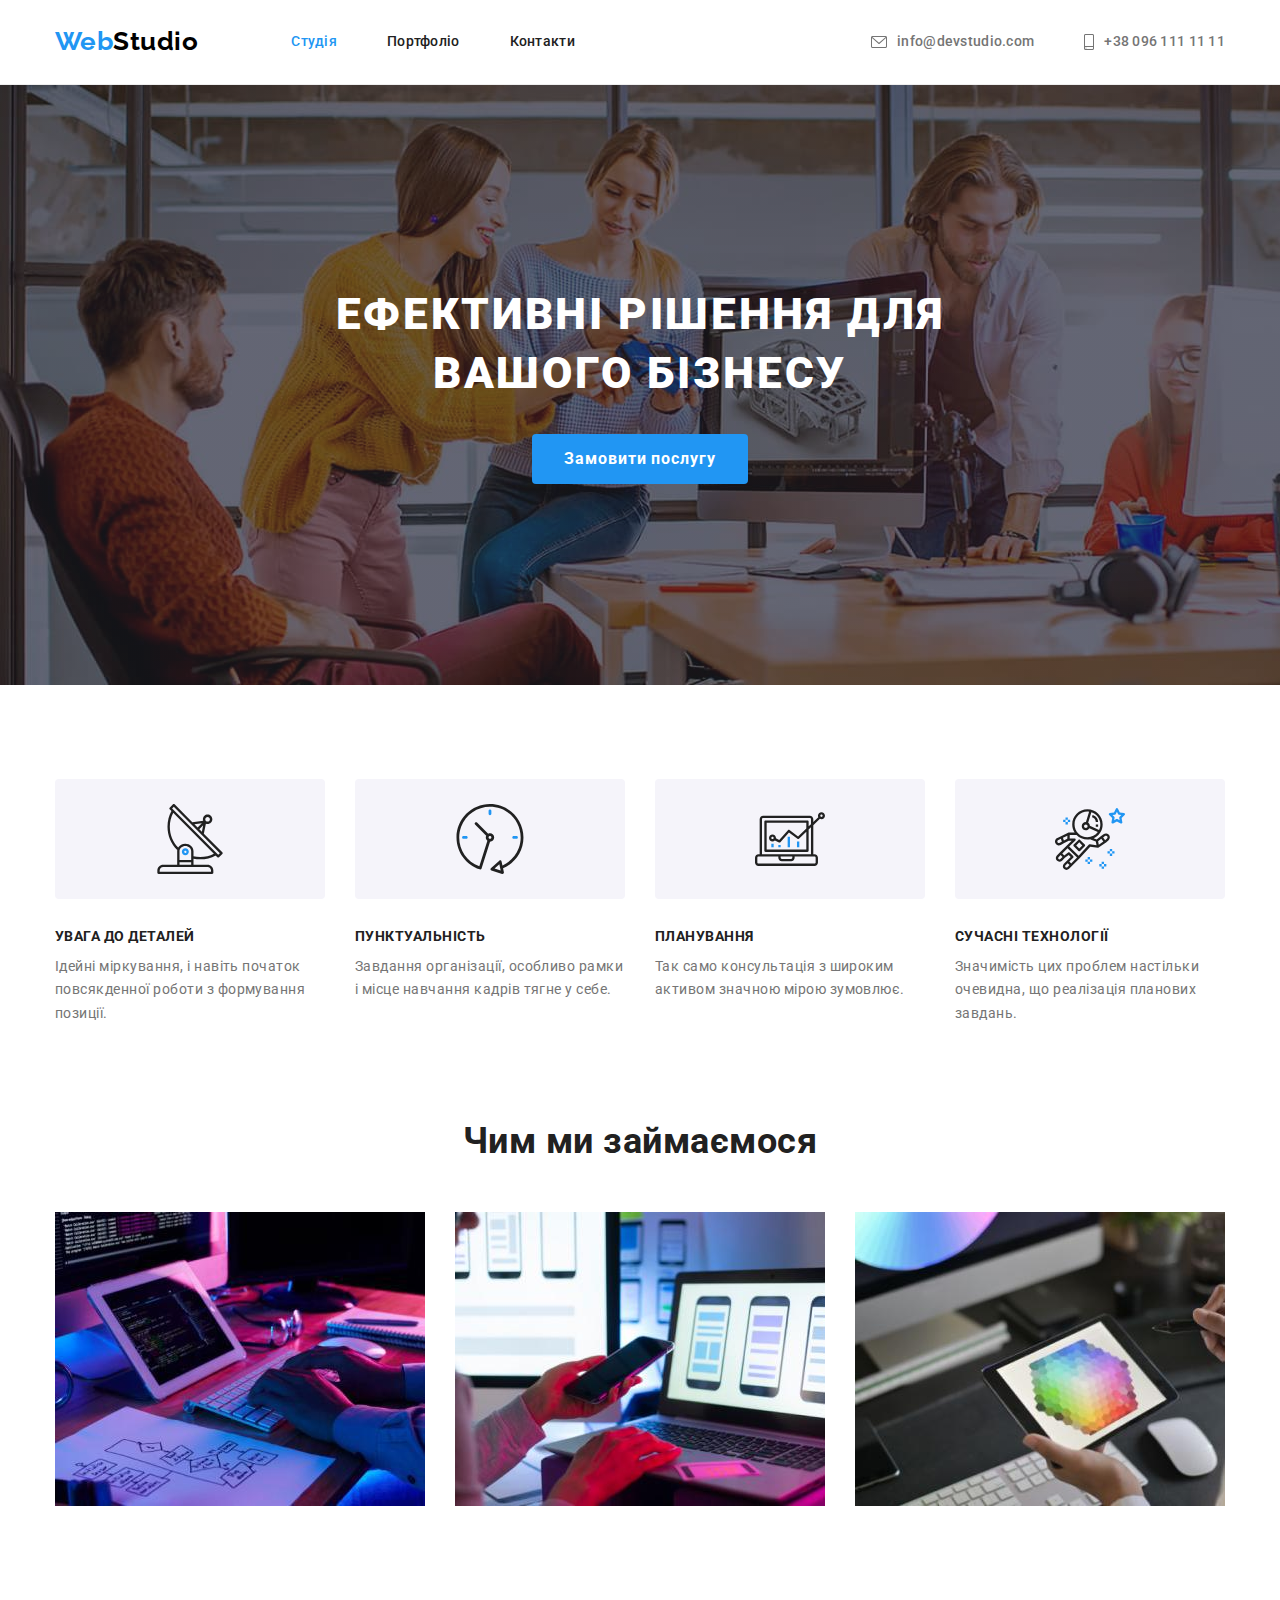
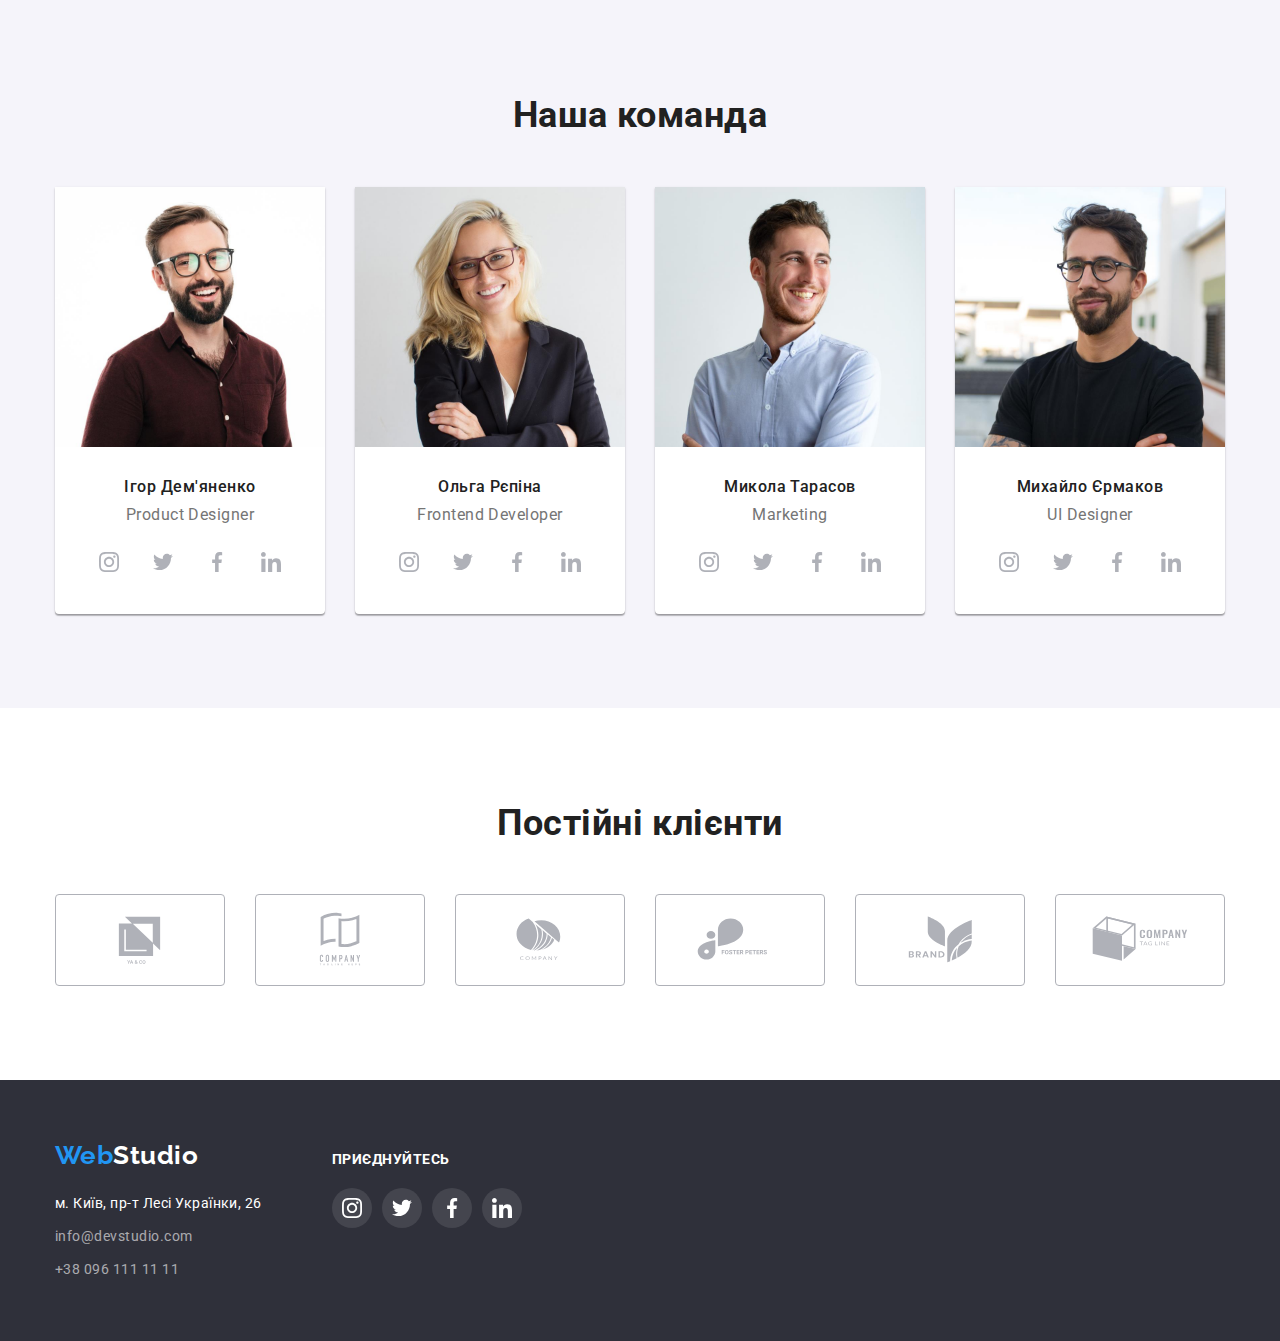
==== index.html @ 5016c44b "перенесла папки з 4-ї роботи" ====
<!DOCTYPE html>
<html lang="uk">
	<head>
		<meta charset="UTF-8" />
		<meta http-equiv="X-UA-Compatible" content="IE=edge" />
		<meta name="viewport" content="width=device-width, initial-scale=1.0" />
		<title>Webstudio</title>
		<link
			href="https://fonts.googleapis.com/css2?family=Raleway:wght@700&family=Roboto:wght@400;500;700;900&display=swap"
			rel="stylesheet"
		/>
		<link
			rel="stylesheet"
			href="https://cdnjs.cloudflare.com/ajax/libs/modern-normalize/1.1.0/modern-normalize.min.css"
		/>
		<link rel="stylesheet" href="./css/styles.css" />
	</head>

	<body>
		<header class="header-part">
			<div class="container main-nav">
				<a href="./index.html" class="logo"> <span class="logo-web">Web</span>Studio</a>
				<nav>
					<ul class="site-nav list">
						<li class="item"><a href="./index.html" class="link current">Студія</a> </li>
						<li class="item"><a href="./portfolio.html" class="link">Портфоліо</a></li>
						<li class="item"><a href="" class="link">Контакти</a></li>
					</ul>
				</nav>
				<ul class="contakts list">
					<li class="item">
						<a class="contakts-link" href="mailto:info@devstudio.com">
							<svg class="icon-link" width="16" height="12">
								<use href="./images/icon.svg#icon-envelope"></use>
							</svg>
							info@devstudio.com</a>
					</li>
					<li class="item">
						<a class="contakts-link" href="tel:+380961111111">
							<svg class="icon-link" width="10" height="16">
								<use href="./images/icon.svg#icon-smartphone"></use>
							</svg>
							+38 096 111 11 11</a>
					</li>
				</ul>
			</div>
		</header>
		<!-- Main section-->
		<main>
			<!--Герой section-->
			<section class="hero-section">
				<h1 class="hero-title"> Ефективні рішення для вашого бізнесу</h1>
				<button type="button" class="button hero-button">Замовити послугу</button>
			</section>
			<!-- особливості section-->
			<section class="section">
				<div class="container">
					<h2 class="section-title visually-hidden"> Features-сховаємо</h2>
					<ul class="features list">
						<li class="item">
							<div class="features-svg">
								<svg class="features-icon" width="70" height="70">
									<use href="./images/symbol-defs2.svg#icon-antenna"></use>
								</svg>
							</div>
							<h3 class="title">УВАГА ДО ДЕТАЛЕЙ</h3>
							<p class="text">Ідейні міркування, і навіть початок повсякденної роботи з формування позиції.</p>
						</li>
						<li class="item">
							<div class="features-svg">
								<svg class="features-icon" width="70" height="70">
									<use href="./images/symbol-defs2.svg#icon-clock"></use>
								</svg>
							</div>
							<h3 class="title">ПУНКТУАЛЬНІСТЬ</h3>
							<p class="text">Завдання організації, особливо рамки і місце навчання кадрів тягне у себе.</p>
						</li>
						<li class="item">
							<div class="features-svg">
								<svg class="features-icon" width="70" height="70">
									<use href="./images/symbol-defs2.svg#icon-diagram"></use>
								</svg>
							</div>
							<h3 class="title">ПЛАНУВАННЯ</h3>
							<p class="text">Так само консультація з широким активом значною мірою зумовлює.</p>
						</li>
						<li class="item">
							<div class="features-svg">
								<svg class="features-icon" width="70" height="70">
									<use href="./images/symbol-defs2.svg#icon-astronaut"></use>
								</svg>
							</div>
							<h3 class="title">СУЧАСНІ ТЕХНОЛОГІЇ</h3>
							<p class="text">Значимість цих проблем настільки очевидна, що реалізація планових завдань.</p>
						</li>
					</ul>
				</div>
			</section>
			<!-- Портфоліо section-->
			<section class="section-whatwedo">
				<div class="container">
					<h2 class="section-title">Чим ми займаємося</h2>
					<ul class="list whatwedo">
						<li class="item"><img class="foto" src="./images/box1.jpg" alt="фото1" width="370" height="294" /></li>
						<li class="item"><img class="foto" src="./images/box2.jpg" alt="фото2" width="370" height="294" /></li>
						<li class="item"><img class="foto" src="./images/box3.jpg" alt="фото3" width="370" height="294" /></li>
					</ul>
				</div>
			</section>
			<!--  Наша команда section-->
			<section class="section-team">
				<div class="container">
					<h2 class="section-title">Наша команда</h2>
					<ul class="team list">
						<li class="team-color">
							<img class="item" src="./images/igor.jpg" alt="фото Ігор" width="270" height="260" />
							<h3 class="team-title">Ігор Дем'яненко</h3>
							<p class="team-text" lang="en"> Product Designer</p>
							<ul class="social-list list">
								<li class="social-item">
									<a class="social-link" href="">
										<svg class="social-icon" width="20" height="20">
											<use href="./images/symbol-defs2.svg#icon-instagram"></use>
										</svg>
									</a>
								</li>
								<li class="social-item">
									<a class="social-link" href="">
										<svg class="social-icon" width="20" height="20">
											<use href="./images/symbol-defs2.svg#icon-twitter"></use>
										</svg>
									</a>
								</li>
								<li class="social-item">
									<a class="social-link" href="">
										<svg class="social-icon" width="20" height="20">
											<use href="./images/symbol-defs2.svg#icon-facebook"></use>
										</svg>
									</a>
								</li>
								<li class="social-item">
									<a class="social-link" href="">
										<svg class="social-icon" width="20" height="20">
											<use href="./images/symbol-defs2.svg#icon-linkedin"></use>
										</svg>
									</a>
								</li>
							</ul>
						</li>
						<li class="team-color">
							<img class="item" src="./images/olga.jpg" alt="фото Ольга" width="270" height="260" />
							<h3 class="team-title">Ольга Рєпіна</h3>
							<p class="team-text" lang="en"> Frontend Developer</p>
							<ul class="social-list list">
								<li class="social-item">
									<a class="social-link" href="">
										<svg class="social-icon" width="20" height="20">
											<use href="./images/symbol-defs2.svg#icon-instagram"></use>
										</svg>
									</a>
								</li>
								<li class="social-item">
									<a class="social-link" href="">
										<svg class="social-icon" width="20" height="20">
											<use href="./images/symbol-defs2.svg#icon-twitter"></use>
										</svg>
									</a>
								</li>
								<li class="social-item">
									<a class="social-link" href="">
										<svg class="social-icon" width="20" height="20">
											<use href="./images/symbol-defs2.svg#icon-facebook"></use>
										</svg>
									</a>
								</li>
								<li class="social-item">
									<a class="social-link" href="">
										<svg class="social-icon" width="20" height="20">
											<use href="./images/symbol-defs2.svg#icon-linkedin"></use>
										</svg>
									</a>
								</li>
							</ul>
						</li>
						<li class="team-color">
							<img class="item" src="./images/mykola.jpg" alt="фото Микола" width="270" height="260" />
							<h3 class="team-title">Микола Тарасов</h3>
							<p class="team-text" lang="en">Marketing</p>
							<ul class="social-list list">
								<li class="social-item">
									<a class="social-link" href="">
										<svg class="social-icon" width="20" height="20">
											<use href="./images/symbol-defs2.svg#icon-instagram"></use>
										</svg>
									</a>
								</li>
								<li class="social-item">
									<a class="social-link" href="">
										<svg class="social-icon" width="20" height="20">
											<use href="./images/symbol-defs2.svg#icon-twitter"></use>
										</svg>
									</a>
								</li>
								<li class="social-item">
									<a class="social-link" href="">
										<svg class="social-icon" width="20" height="20">
											<use href="./images/symbol-defs2.svg#icon-facebook"></use>
										</svg>
									</a>
								</li>
								<li class="social-item">
									<a class="social-link" href="">
										<svg class="social-icon" width="20" height="20">
											<use href="./images/symbol-defs2.svg#icon-linkedin"></use>
										</svg>
									</a>
								</li>
							</ul>
						</li>
						<li class="team-color">
							<img class="item" src="./images/mykhaylo.jpg" alt="фото Михайло" width="270" height="260" />
							<h3 class="team-title">Михайло Єрмаков</h3>
							<p class="team-text" lang="en">UI Designer</p>
							<ul class="social-list list">
								<li class="social-item">
									<a class="social-link" href="">
										<svg class="social-icon" width="20" height="20">
											<use href="./images/symbol-defs2.svg#icon-instagram"></use>
										</svg>
									</a>
								</li>
								<li class="social-item">
									<a class="social-link" href="">
										<svg class="social-icon" width="20" height="20">
											<use href="./images/symbol-defs2.svg#icon-twitter"></use>
										</svg>
									</a>
								</li>
								<li class="social-item">
									<a class="social-link" href="">
										<svg class="social-icon" width="20" height="20">
											<use href="./images/symbol-defs2.svg#icon-facebook"></use>
										</svg>
									</a>
								</li>
								<li class="social-item">
									<a class="social-link" href="">
										<svg class="social-icon" width="20" height="20">
											<use href="./images/symbol-defs2.svg#icon-linkedin"></use>
										</svg>
									</a>
								</li>
							</ul>
						</li>
					</ul>
				</div>
			</section>
			<!--Постійні клінти section-->
			<section class="section-clients">
				<div class="container">
					<h2 class="section-title"> Постійні клієнти</h2>
					<ul class="clients list">
						<li class="clients-svg">
							<a href="" class="clients-link">
								<svg class="clients-icon" width="106" height="60">
									<use href="./images/symbol-defs2.svg#icon-logocompanyone"></use>
								</svg>
							</a>
						</li>
						<li class="clients-svg">
							<a href="" class="clients-link">
								<svg class="clients-icon" width="106" height="60">
									<use href="./images/symbol-defs2.svg#icon-logocompanytwo"></use>
								</svg>
							</a>
						</li>
						<li class="clients-svg">
							<a href="" class="clients-link">
								<svg class="clients-icon" width="106" height="60">
									<use href="./images/symbol-defs2.svg#icon-logocompanythree"></use>
								</svg>
							</a>
						</li>
						<li class="clients-svg">
							<a href="" class="clients-link">
								<svg class="clients-icon" width="106" height="60">
									<use href="./images/symbol-defs2.svg#icon-logocompanyfour"></use>
								</svg>
							</a>
						</li>
						<li class="clients-svg">
							<a href="" class="clients-link">
								<svg class="clients-icon" width="106" height="60">
									<use href="./images/symbol-defs2.svg#icon-logocompanyfive"></use>
								</svg>
							</a>
						</li>
						<li class="clients-svg">
							<a href="" class="clients-link">
								<svg class="clients-icon" width="106" height="60">
									<use href="./images/symbol-defs2.svg#icon-logocompanysix"></use>
								</svg>
							</a>
						</li>
					</ul>
				</div>
			</section>
		</main>
		<footer class="foter">
			<div class="container foter-all">
				<div class="foter-one">
					<a href="./index.html" class="logo-studio"> <span class="logo-web">Web</span>Studio</a>
					<address>
						<ul class="list foter-adres">
							<li>
								<a
									class="link-address"
									href="https://goo.gl/maps/3nSZZ6kCtNBki5sE8"
									target="_blank"
									rel="noopener
									noreferrer nofollow "
									>м. Київ, пр-т Лесі Українки, 26</a
								>
							</li>
							<li><a class="link" href="mailto:info@devstudio.com">info@devstudio.com</a></li>
							<li><a class="link" href="tel:+380961111111">+38 096 111 11 11</a></li>
						</ul>
					</address>
				</div>
				<div class="foter-two">
					<p class="title-foter">Приєднуйтесь</p>
					<ul class="list social-foter">
						<li class="foter-item">
							<a class="foter-link" href="">
								<svg class="foter-icon" width="20" height="20">
									<use href="./images/symbol-defs2.svg#icon-instagram"></use>
								</svg>
							</a>
						</li>
						<li class="foter-item">
							<a class="foter-link" href="">
								<svg class="foter-icon" width="20" height="20">
									<use href="./images/symbol-defs2.svg#icon-twitter"></use>
								</svg>
							</a>
						</li>
						<li class="foter-item">
							<a class="foter-link" href="">
								<svg class="foter-icon" width="20" height="20">
									<use href="./images/symbol-defs2.svg#icon-facebook"></use>
								</svg>
							</a>
						</li>
						<li class="foter-item">
							<a class="foter-link" href="">
								<svg class="foter-icon" width="20" height="20">
									<use href="./images/symbol-defs2.svg#icon-linkedin"></use>
								</svg>
							</a>
						</li>
					</ul>
				</div>
			</div>
		</footer>
	</body>
</html>
---- css/styles.css ----
/*-цвет основного текста h - #212121*/
/*-цвет h1 -белый #FFFFFF-*/
/*-цвет secondary текста р #757575-*/
/*-цвет  асцент текста-blue #2196F3*/

/*-цвет  background: #F5F5F5; */
/*-цвет  footera background: #2F303A; або rgba(47, 48, 58, 1)*/
/*-цвет background вторичний F5F4FA*/
/* -цвет button при ховері фокусі ектів #188CE8 */
/* -цвет tel в footer rgba(255, 255, 255, 0.6);*/

:root {
	--primery-text-color: #757575;
	--title-text-color: #212121;
	--accent-color: #2196f3;
	--accent-button-color: #188ce8;
	--primery-bg-color: #ffffff;
	--secondary-bg-color: #f5f4fa;
	--hero-section-bg-color: #2f303a;
	--logo-color: #000000;
	--footer-tel-mail-color: rgba(255, 255, 255, 0.6);
	--border: #eeeeee;
	--border-clients: #AFB1B8;
	
}

h1,
h2,
h3,
h4,
h5,
h6,
ul,
p {
	margin: 0;
}

ul {
	padding-left: 0;
}
.container {
	width: 1200px;
	margin: 0 auto;
	padding-left: 15px;
	padding-right: 15px;
}
/* * {
	outline: 1px solid tomato;
} */
body {
	color: var(--primery-text-color);
	background-color: var(--primery-bg-color);
	font-family: "Roboto", sans-serif;
	letter-spacing: 0.03em;
	
}
.list {
	list-style: none;
}

.logo {
	color: var(--logo-color);
	font-family: "Raleway", sans-serif;
	font-weight: 700;
	font-size: 26px;
	line-height: 1.2;
	text-decoration: none;
}
.logo:hover,
.logo:focus {
	color: var(--accent-color);
}
.logo-web {
	color: var(--accent-color);
}
.logo-studio {
	color: var(--primery-bg-color);
	font-family: "Raleway", sans-serif;
	font-weight: 700;
	font-size: 26px;
	line-height: 1.2;
	text-decoration: none;
	display: block;
	margin-bottom: 20px;
}

.logo-studio:hover,
.logo-studio:focus {
	color: var(--accent-color);
}
/* header */
.header-part {
	border-bottom: 1px solid #eeeeee;
}
.main-nav {
	display: flex;
	align-items: center;
}

.header-part .link {
	color: var(--title-text-color);
	font-weight: 500;
	font-size: 14px;
	line-height: 1.4;
	letter-spacing: 0.02em;
	text-decoration: none;
}
.link:hover,
.link:focus {
	color: var(--accent-color);
}

.site-nav .link.current {
	color: var(--accent-color);
}
.contakts {
	display: flex;
	margin-left: auto;
}
.contakts-link {
	display: flex;
	padding-top: 32px;
	padding-bottom: 32px;

	color: var(--primery-text-color);
	align-items: center;
	justify-content: center;
	gap: 10px;

	font-weight: 500;
	font-size: 14px;
	line-height: 1.4;
	letter-spacing: 0.02em;
	text-decoration: none;
	fill: var(--primery-text-color);
}
.contakts .item + .item {
	margin-left: 50px;
}

.contakts .contakts-link:hover,
.contakts .contakts-link:focus {
	color: var(--accent-color);
	fill: var(--accent-color);
} 

.site-nav {
	display: flex;
	margin-left: 93px;
}
.site-nav .item:not(:last-child) {
	margin-right: 50px;
}
.site-nav .link {
	display: block;
	padding-top: 32px;
	padding-bottom: 32px;
}

/* Hero- Section  */

.hero-section {
	background-color: var(--hero-section-bg-color);
	text-align: center;
	padding: 200px 0;
	background-image: linear-gradient(
		to right, 
		rgba(47, 48, 58, 0.4), 
		rgba(47, 48, 58, 0.4)
		), url('../images/hero.jpg');
	max-width: 1600px;
	height: 600px;
	margin-left: auto;
	margin-right: auto;

}
.hero-title {
	margin-bottom: 30px;
	color: var(--primery-bg-color);
	font-weight: 900;
	font-size: 44px;
	line-height: 1.36;
	letter-spacing: 0.06em;
	text-transform: uppercase;
	max-width: 696px;
	margin-left: auto;
	margin-right: auto;
}

.section {
	padding-top: 94px;
	padding-bottom: 47px;
}
/* Button */
.button {
	border-radius: 4px;
	display: inline-block;
	padding: 6px 22px;
	min-width: 73px;
	text-align: center;
	border: none;

	color: var(--primery-bg-color);
	background-color: var(--accent-color);

	font-family: inherit;
	font-style: normal;
	font-weight: 700;
	font-size: 16px;
	line-height: 1.88;
	letter-spacing: 0.06em;
}

.hero-button {
	color: var(--primery-bg-color);
	background-color: var(--accent-color);
	cursor: pointer;
	padding: 10px 32px;
}
.hero-button:hover,
.hero-button:focus {
	color: var(--primery-bg-color);
	background-color: var(--accent-button-color);
}
.hero-button:active {
	color: var(--primery-bg-color);
	background-color: var(--accent-button-color);
}

/* sectoin features */

.section-title {
	color: var(--title-text-color);
	font-weight: 700;
	font-size: 36px;
	line-height: 1.17;
	text-align: center;
	margin-bottom: 50px;
}
/*  Features */
.features .title {
	color: var(--title-text-color);
}
.features {
	display: flex;
}

.features .item + .item {
	margin-left: 30px;
}
.features .item {
	width: 270px;
}

.title {
	margin-bottom: 10px;
	font-weight: 700;
	font-size: 14px;
	line-height: 1.14;
	text-transform: uppercase;
}
.visually-hidden {
	position: absolute;
	width: 1px;
	height: 1px;
	margin: -1px;
	border: 0;
	padding: 0;

	white-space: nowrap;
	clip-path: inset(100%);
	clip: rect(0 0 0 0);
	overflow: hidden;
}
.text {
	font-weight: 400;
	font-size: 14px;
	line-height: 1.71;
}
.features-svg {
	width: 270px;
	height: 120px;
	border-radius: 4px;
	background-color: var(--secondary-bg-color);
	margin-bottom: 30px;
	display: flex;
	justify-content: center;
	align-items: center;
}


/* What we do */

.whatwedo {
	display: flex;
}

.whatwedo .item + .item {
	margin-left: 30px;
}
.whatwedo .foto {
	display: block; 
}
.section-whatwedo {
	padding-top: 47px;
	padding-bottom: 94px;
}

/* section Taem */
.team {
	display: flex;
}
.team .team-color + .team-color {
	margin-left: 30px;
}
.team-title {
	color: var(--title-text-color);
	font-weight: 500;
	font-size: 16px;
	line-height: 1.19;
	text-align: center;
	margin-bottom: 10px;
	margin-top: 30px;
}

.section-team {
	background-color: var(--secondary-bg-color);
	padding: 94px 0;
}
.team-color {
	background-color: var(--primery-bg-color);
	box-shadow: 0px 1px 3px rgba(0, 0, 0, 0.12), 
	0px 1px 1px rgba(0, 0, 0, 0.14), 
	0px 2px 1px rgba(0, 0, 0, 0.2);
	border-radius: 0px 0px 4px 4px;
}
.team-color .item {
	display: block;
}

.team-text {
	font-weight: 400;
	font-size: 16px;
	line-height: 1.17;
	text-align: center;
	margin-bottom: 16px;
}
.social-list {
	display: flex;
	justify-content: center;
	margin-bottom: 30px;
}

.social-item:not(:last-child) {
	margin-right: 10px;
}
.social-link {
	width: 44px;
	height: 44px;
	display: flex;
	align-items: center;
	justify-content: center;
	border-radius: 50%;
	
}
.social-link:hover,
.social-link:focus {
	background-color: var(--accent-color);

}
.social-icon {
	fill: var(--border-clients);
}
.social-link:hover svg,
.social-link:focus svg {
	fill: var(--primery-bg-color);
}


/* section klients */
.section-clients {
	padding: 94px 0;
}

.clients {
	display: flex;
	justify-content: center;
	align-items: center;
	gap: 30px;
}

.clients-link {
	display: flex;
	justify-content: center;
	align-items: center;
	width: 170px;
	height: 92px;
	border-radius: 4px;
	border: 1px solid var(--border-clients);
	fill: var(--border-clients);
}

.clients-link:hover,
.clients-link:focus {
	fill: var(--accent-color);
	border-color: var(--accent-color);
} 


/* Fotter */
.foter {
	background-color: var(--hero-section-bg-color);
	padding: 60px 0;
}
.foter-adres .link {
	display: block;
	margin-top: 9px;
}

.link-address {
	color: var(--primery-bg-color);
	font-style: normal;
	font-weight: 400;
	font-size: 14px;
	line-height: 1.71;
	text-decoration: none;
	display: block;
}
.foter .link {
	color: var(--footer-tel-mail-color);
	font-style: normal;
	font-weight: 400;
	font-size: 14px;
	line-height: 1.71;
	text-decoration: none;
}
.foter .link:hover,
.foter .link:focus {
	color: var(--accent-color);
}

.foter-all {
	display: flex;
	align-items: baseline;
}
.foter-two {
	margin-left: 70px;

}
.social-foter {
	display: flex;
	align-items: center;
	justify-content: center;

}
.title-foter {
	margin-bottom: 20px;
	font-weight: 700;
	font-size: 14px;
	line-height: 1.14;
	text-transform: uppercase;
	color: var(--primery-bg-color);
}
.foter-link {
	width: 40px;
	height: 40px;
	display: flex;
	justify-content: center;
	align-items: center;
	border-radius: 50%;
	background-color: rgba(68, 69, 78, 1) ;
}
.foter-icon {
	fill: var(--primery-bg-color)
}
.foter-link:hover,
.foter-link:focus {
	background-color: var(--accent-color);
}
.foter-item:not(:last-child) {
	margin-right: 10px;
}

/* Portfolio */

/* main site */

.main-site {
	padding-top: 94px;
	padding-bottom: 100px;
}

.main-list {
	display: flex;
	justify-content: center;
	margin-bottom: 34px;
}
.main-list .item + .item {
	margin-left: 8px;
}

.main-button {
	color: var(--title-text-color);
	background-color: var(--secondary-bg-color);
	font-family: inherit;
	font-weight: 500;
	font-size: 16px;
	line-height: 1.63;
	letter-spacing: 0.03em;
	cursor: pointer;
}

.main-button:hover,
.main-button:focus {
	color: var(--primery-bg-color);
	background-color: var(--accent-color);
	filter: drop-shadow(0px 4px 4px rgba(0, 0, 0, 0.25));
}

.main-button:active {
	color: var(--primery-bg-color);
	background-color: var(--accent-color);
}

.list-works {
	display: flex;
	flex-wrap: wrap;
	gap: 30px;
}

.works .item {
	display: block;
}


.title-works {
	color: var(--title-text-color);
	font-weight: 700;
	font-size: 18px;
	line-height: 2;
	letter-spacing: 0.06em;
}
.text-works {
	color: var(--primery-text-color);
	font-weight: 400;
	font-size: 16px;
	line-height: 1.88;
}
.portfolio-title {
	padding: 20px 24px;
	border-top: 0;
	border-left: 1px solid #eeeeee;
	border-bottom: 1px solid #eeeeee;
	border-right: 1px solid #eeeeee;
}
.portfolio-link {
	text-decoration: none;
	display: block;
}
.portfolio-link:hover {
    box-shadow: 0px 1px 1px rgba(0, 0, 0, 0.12), 
	0px 4px 4px rgba(0, 0, 0, 0.06), 
	1px 4px 6px rgba(0, 0, 0, 0.16);
}
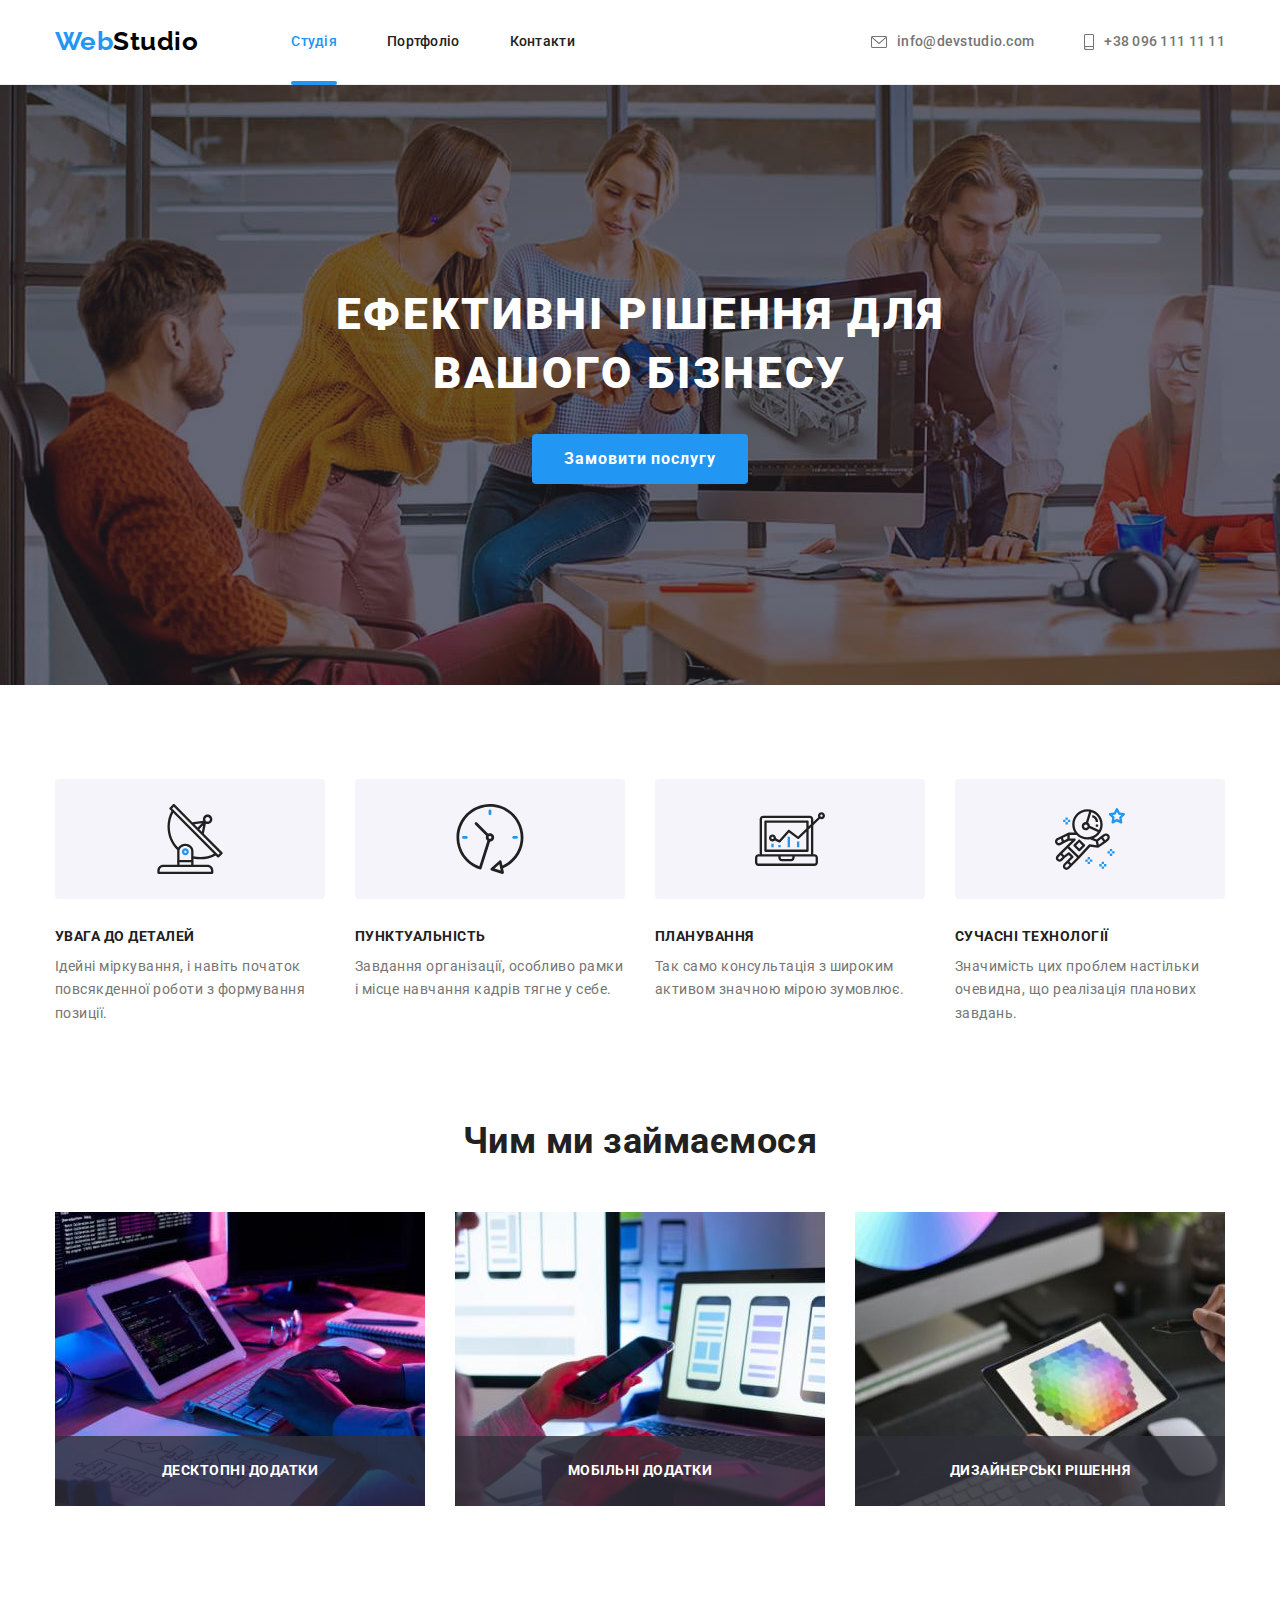
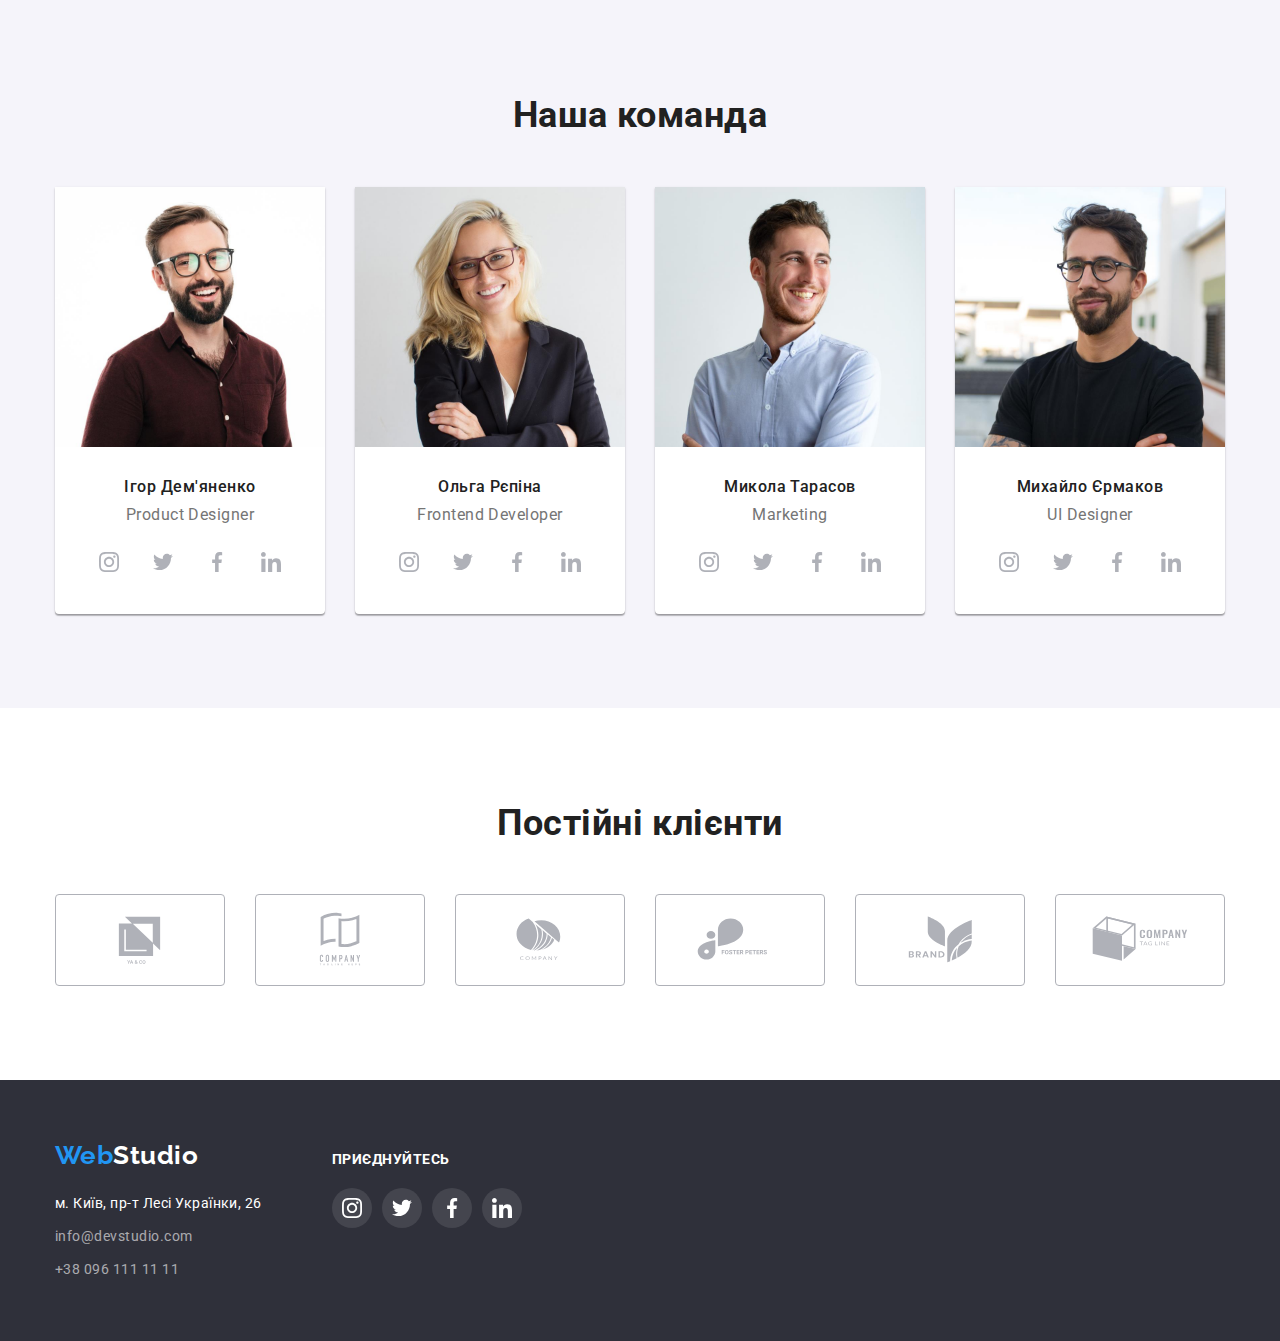
==== commit 83f34224: "зробила хедер, модальне вікно, портфоліо" ====
--- a/index.html
+++ b/index.html
@@ -33,14 +33,16 @@
 							<svg class="icon-link" width="16" height="12">
 								<use href="./images/icon.svg#icon-envelope"></use>
 							</svg>
-							info@devstudio.com</a>
+							info@devstudio.com</a
+						>
 					</li>
 					<li class="item">
 						<a class="contakts-link" href="tel:+380961111111">
 							<svg class="icon-link" width="10" height="16">
 								<use href="./images/icon.svg#icon-smartphone"></use>
 							</svg>
-							+38 096 111 11 11</a>
+							+38 096 111 11 11</a
+						>
 					</li>
 				</ul>
 			</div>
@@ -50,7 +52,7 @@
 			<!--Герой section-->
 			<section class="hero-section">
 				<h1 class="hero-title"> Ефективні рішення для вашого бізнесу</h1>
-				<button type="button" class="button hero-button">Замовити послугу</button>
+				<button type="button" class="button hero-button" data-modal-open>Замовити послугу</button>
 			</section>
 			<!-- особливості section-->
 			<section class="section">
@@ -101,9 +103,24 @@
 				<div class="container">
 					<h2 class="section-title">Чим ми займаємося</h2>
 					<ul class="list whatwedo">
-						<li class="item"><img class="foto" src="./images/box1.jpg" alt="фото1" width="370" height="294" /></li>
-						<li class="item"><img class="foto" src="./images/box2.jpg" alt="фото2" width="370" height="294" /></li>
-						<li class="item"><img class="foto" src="./images/box3.jpg" alt="фото3" width="370" height="294" /></li>
+						<li class="item">
+							<img class="foto" src="./images/box1.jpg" alt="фото1" width="370" height="294" />
+							<div class="box">
+								<h3 class="title-whatwedo">Десктопні додатки</h3>
+							</div>
+						</li>
+						<li class="item">
+							<img class="foto" src="./images/box2.jpg" alt="фото2" width="370" height="294" />
+							<div class="box">
+								<h3 class="title-whatwedo">Мобільні додатки</h3>
+							</div>
+						</li>
+						<li class="item">
+							<img class="foto" src="./images/box3.jpg" alt="фото3" width="370" height="294" />
+							<div class="box">
+								<h3 class="title-whatwedo">Дизайнерські рішення</h3>
+							</div>
+						</li>
 					</ul>
 				</div>
 			</section>
@@ -362,5 +379,15 @@
 				</div>
 			</div>
 		</footer>
+		<div class="backdrop is-hidden" data-modal>
+			<div class="modal">
+				<button data-modal-close>
+					<svg>
+						<use></use>
+					</svg>
+				pfr</button>
+			</div>
+		</div>
+		<script src="./js/modal.js"></script>
 	</body>
 </html>
--- a/css/styles.css
+++ b/css/styles.css
@@ -111,7 +111,20 @@
 }
 
 .site-nav .link.current {
+	position: relative;
 	color: var(--accent-color);
+}
+.current::after {
+	content: '';
+	width: 100%;
+	height: 4px;
+	position: absolute;
+	background-color: var(--accent-color);
+	border-radius: 2px;
+	display: block;
+	bottom: -1px;
+
+
 }
 .contakts {
 	display: flex;
@@ -305,6 +318,27 @@
 	padding-top: 47px;
 	padding-bottom: 94px;
 }
+.title-whatwedo {
+	position: absolute;
+	width: 100%;
+	height: 70px;
+	bottom: 0;
+
+	display: flex; 
+	justify-content: center;
+	align-items: center;
+
+	font-weight: 700;
+	font-size: 14px;
+	line-height: 1.14;
+	text-transform: uppercase;
+	color: var(--primery-bg-color);	
+	background: rgba(47, 48, 58, 0.8);
+}
+.item {
+	position: relative;
+	content: ''; 
+}
 
 /* section Taem */
 .team {
@@ -561,4 +595,60 @@
     box-shadow: 0px 1px 1px rgba(0, 0, 0, 0.12), 
 	0px 4px 4px rgba(0, 0, 0, 0.06), 
 	1px 4px 6px rgba(0, 0, 0, 0.16);
+}
+.portfolio-box {
+	position: relative;
+	content: '';
+
+}
+.portfolio-text {
+	position: absolute;
+	width: 100%;
+	height: 100%;
+	top: 0;
+	left: 0;
+	
+
+	font-weight: 400;
+    font-size: 18px;
+    line-height: 1.56;
+	letter-spacing: 0.03em;
+
+	color: var(--primery-bg-color);
+	background: rgba(33, 150, 243, 0.9);
+	padding: 63px 24px;
+
+}
+.portfolio-text.is-hidden {
+	opacity: 0;
+}
+.portfolio-text:hover {
+	opacity: 1;
+    right: 100%;
+	
+}
+
+.backdrop {
+	position: fixed;
+	width: 100%;
+	height: 100%;
+	top: 0;
+	left: 0;
+	background-color: rgba(0, 0, 0, 0.2);;
+
+}
+.backdrop.is-hidden {
+	opacity: 0;
+	pointer-events: none;
+
+}
+.modal {
+	position: absolute;
+	top: 50%;
+	left: 50%;
+	transform: translate(-50%, -50%);
+	min-width: 528px;
+	min-height: 581px;
+
+	background-color: var(--primery-bg-color);
 }